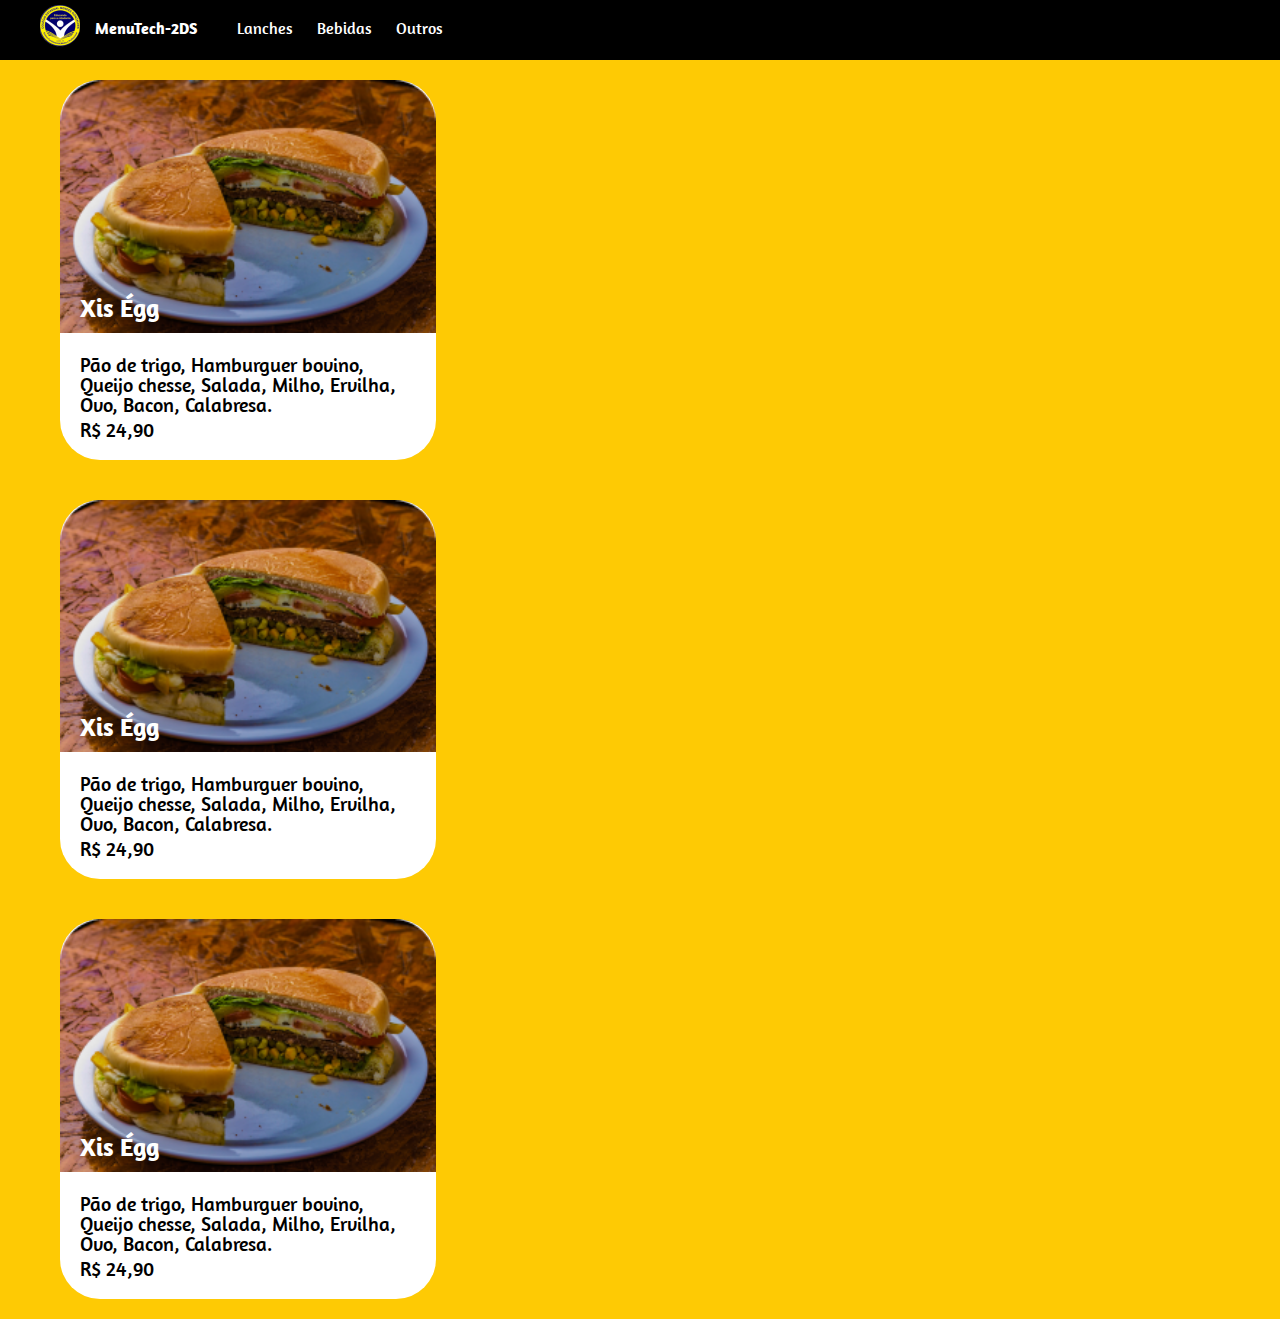
==== index.html @ f5697382 "Add files via upload" ====
<!DOCTYPE html>
<html lang="en">
<head>
    <meta charset="UTF-8">
    <meta name="viewport" content="width=device-width, initial-scale=1.0">
    <title>Document</title>
    <link rel="stylesheet" href="reset.css">
    <link rel="stylesheet" href="style.css">
    
</head>
<body>
    <header>
     <section><div class="logotipo">
            <img src="logotipo.png" alt="" srcset="">
        </div>
        <h1>MenuTech-2DS</h1>
        <ul>
            <li>
                <a href="#lanches">Lanches</a>
            </li>
            <li>
                <a href="#bebidas">Bebidas</a>
            </li>
            
            <li>
                <a href="#outros">Outros</a>
            </li>
        </ul>
    </section>
    </header>
    <main>
        <section>
        <div class="row">
           <div>

            <div class="col item">
                <div class="thumb">
                    <img src="p1.png" alt="">
                    <div class="titulo">Xis Égg</div>
                </div>
                <div class="description">
                    <p>Pão de trigo, Hamburguer bovino, Queijo chesse, Salada, Milho, Ervilha, Ovo, Bacon, Calabresa.
                    <div class="price">
                        R$ 24,90
                    </div>
                        </div>
                    </div>
                    </div>
                    
                
                    
                    <div class="col item">
                        <div class="thumb">
                            <img src="p1.png" alt="">
                            <div class="titulo">Xis Égg</div>
                        </div>
                        <div class="description">
                            <p>Pão de trigo, Hamburguer bovino, Queijo chesse, Salada, Milho, Ervilha, Ovo, Bacon, Calabresa.
                            <div class="price">
                                R$ 24,90
                            </div>
                                </div>
                            </div>
                        </div>
                                
                            <div class="col item">
                                <div class="thumb">
                                    <img src="p1.png" alt="">
                                    <div class="titulo">Xis Égg</div>
                                </div>
                                <div class="description">
                                    <p>Pão de trigo, Hamburguer bovino, Queijo chesse, Salada, Milho, Ervilha, Ovo, Bacon, Calabresa.
                                    <div class="price">
                                        R$ 24,90
                                    </div>
                                        </div>
                                    </div>
                </div>
        </section>
        </main>
</body>
</html>
---- style.css ----
@import url('https://fonts.googleapis.com/css2?family=Amaranth&display=swap');

body{
 font-family: 'Amaranth', sans-serif;
}
header{
    background-color: #000;
    padding: 5px;
}
header ul li a{
    color: #fff;
}
header ul li, header ul, header h1, .logotipo{
    display: inline-block;
}
header h1, header ul, .logotipo{
    color:#fff;
    float: left;
}
header{
    height: 50px;
}
section{
    margin: 0 auto;
    width: 1200px;
}
header h1, header ul{
    padding: 15px;

}

header ul li a{
    text-decoration: none;
    padding: 5px 10px;
}
header ul li a:hover{
    border-bottom: 5px solid #FECA04;
}
main{
    background-color: #FECA04;
}
.item{
    background-color: #fff;
    width: calc(33% - 20px);
    margin: 20px;
    display: inline-block;
    border-radius: 40px;
}
.thumb img{
    width: 100%;
}
.titulo{
    position: absolute;
    margin-top:  -40px;
    margin-left: 20px;
    color: #fff;
    font-size: 25px;
    font-weight: bold;
}
.description{
    line-height:  20px;
    font-size: 20px;
    padding: 20px;
}
.place{
    font-size: 40px;
    line-height: 40px;
    font-weight: bold;
}
.description p {
    height: 65px;
}
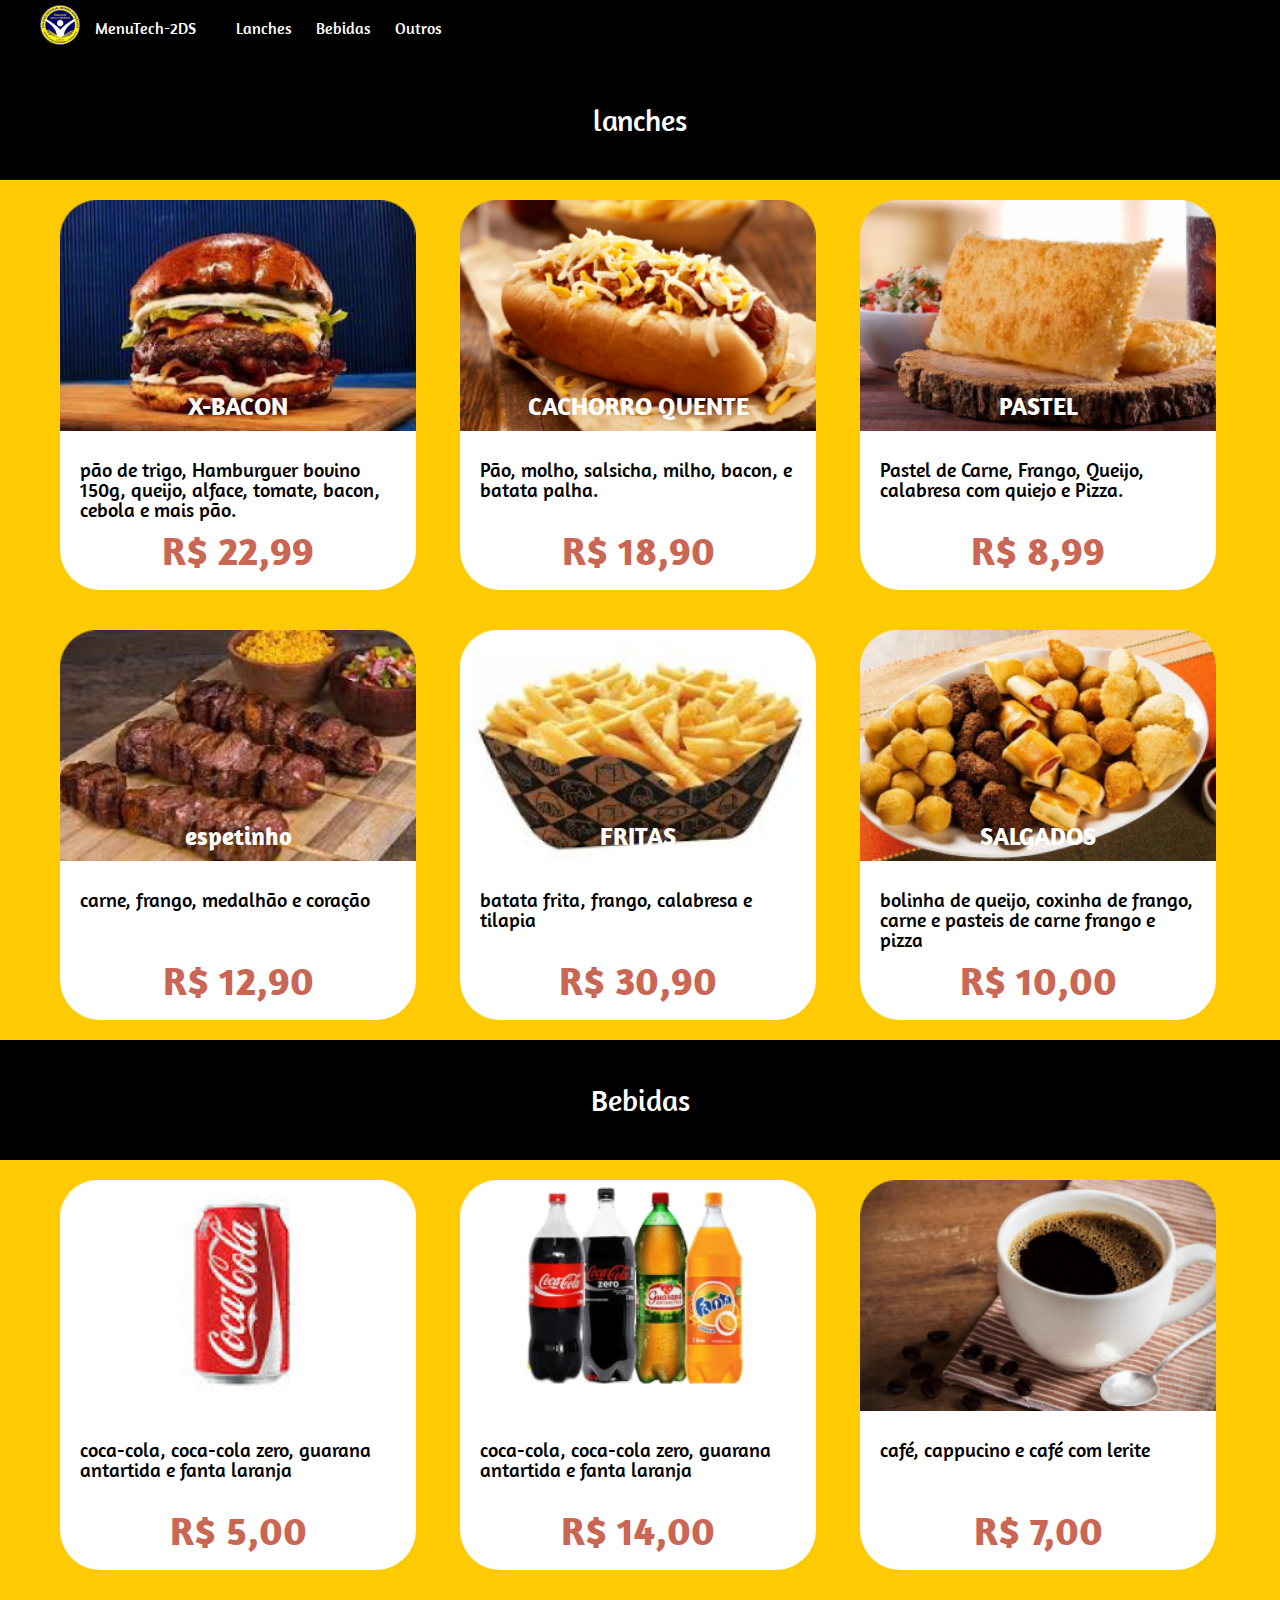
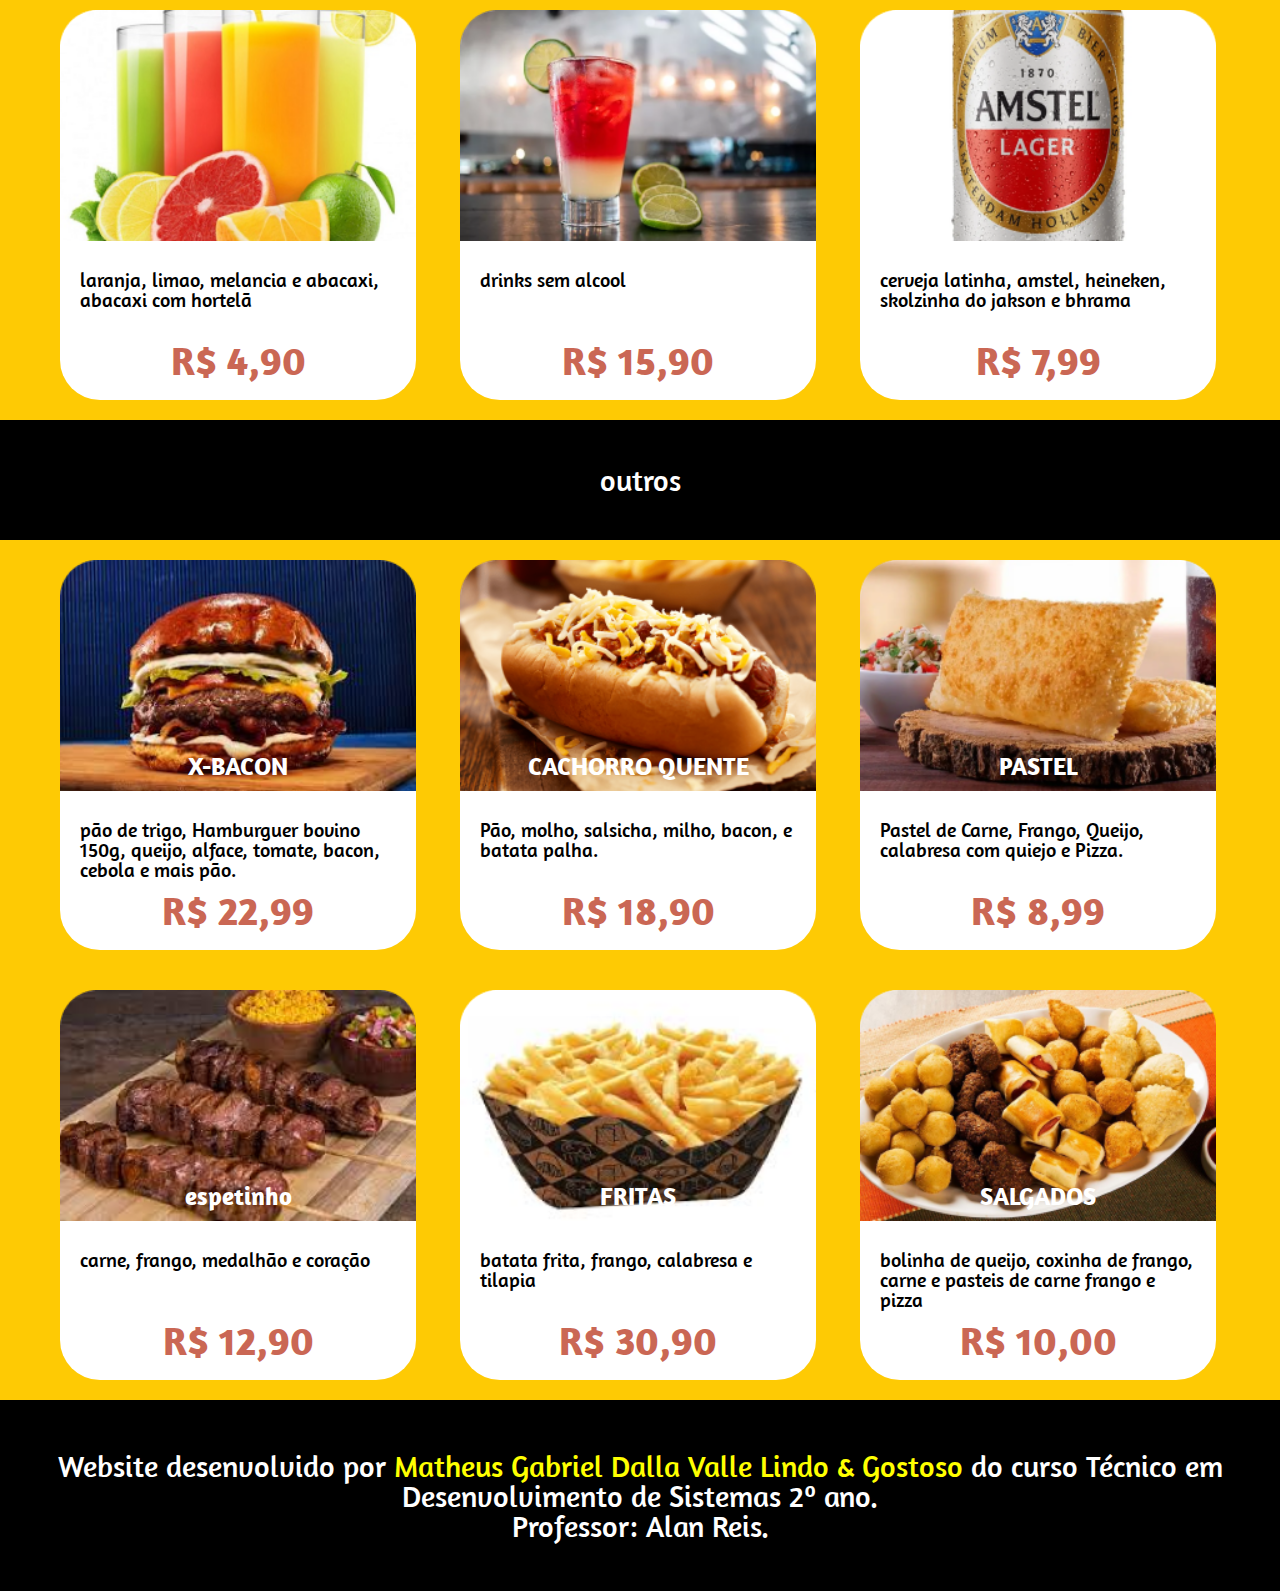
==== commit 0e549ea5: "Add files via upload" ====
--- a/index.html
+++ b/index.html
@@ -1,82 +1,252 @@
 <!DOCTYPE html>
-<html lang="en">
+<html lang="pt-br">
 <head>
     <meta charset="UTF-8">
     <meta name="viewport" content="width=device-width, initial-scale=1.0">
+    <link rel="stylesheet" href="./css/reset.css">
+    <link rel="stylesheet" href="./css/style.css">
+    <link rel="shortcut icon" href="./img/logo-mendes.png" type="image/x-icon">
     <title>Document</title>
-    <link rel="stylesheet" href="reset.css">
-    <link rel="stylesheet" href="style.css">
-    
 </head>
 <body>
     <header>
-     <section><div class="logotipo">
-            <img src="logotipo.png" alt="" srcset="">
-        </div>
-        <h1>MenuTech-2DS</h1>
-        <ul>
-            <li>
-                <a href="#lanches">Lanches</a>
-            </li>
-            <li>
-                <a href="#bebidas">Bebidas</a>
-            </li>
-            
-            <li>
-                <a href="#outros">Outros</a>
-            </li>
-        </ul>
-    </section>
+        <section>
+            <div class="logotipo">
+                <img src="./img/logo-mendes.png" alt="">
+            </div>
+            <h1>MenuTech-2DS</h1>
+            <ul>
+                <li>
+                    <a href="#lanches">Lanches</a>
+                </li>
+                <li>
+                    <a href="#bebidas">Bebidas</a>
+                </li>
+                <li>
+                    <a href="#outros">Outros</a>
+                </li>
+            </ul>
+        </section> 
     </header>
+    <div id="lanches">
+        <h3>lanches</h3>
+    </div>
+
     <main>
         <section>
-        <div class="row">
-           <div>
-
-            <div class="col item">
-                <div class="thumb">
-                    <img src="p1.png" alt="">
-                    <div class="titulo">Xis Égg</div>
-                </div>
-                <div class="description">
-                    <p>Pão de trigo, Hamburguer bovino, Queijo chesse, Salada, Milho, Ervilha, Ovo, Bacon, Calabresa.
-                    <div class="price">
-                        R$ 24,90
-                    </div>
-                        </div>
-                    </div>
-                    </div>
-                    
-                
-                    
-                    <div class="col item">
-                        <div class="thumb">
-                            <img src="p1.png" alt="">
-                            <div class="titulo">Xis Égg</div>
-                        </div>
-                        <div class="description">
-                            <p>Pão de trigo, Hamburguer bovino, Queijo chesse, Salada, Milho, Ervilha, Ovo, Bacon, Calabresa.
-                            <div class="price">
-                                R$ 24,90
-                            </div>
-                                </div>
-                            </div>
-                        </div>
-                                
-                            <div class="col item">
-                                <div class="thumb">
-                                    <img src="p1.png" alt="">
-                                    <div class="titulo">Xis Égg</div>
-                                </div>
-                                <div class="description">
-                                    <p>Pão de trigo, Hamburguer bovino, Queijo chesse, Salada, Milho, Ervilha, Ovo, Bacon, Calabresa.
-                                    <div class="price">
-                                        R$ 24,90
-                                    </div>
-                                        </div>
-                                    </div>
-                </div>
+
+            <div class="row">
+                <div class="col item">
+                    <div class="thumb">
+                        <img src="./img/x-bacon.png" alt="x-bacon">
+                        <div class="titulo">X-BACON</div>
+                    </div>
+                    <div class="description">
+                        <p>pão de trigo, Hamburguer bovino 150g, queijo, alface, tomate, bacon, cebola e mais pão.</p>
+                        <div class="price">R$ 22,99</div>
+                    </div>
+                </div>
+                <div class="col item">
+                    <div class="thumb">
+                        <img src="./img/cachorro-quente.png" alt="x-bacon">
+                        <div class="titulo">CACHORRO QUENTE</div>
+                    </div>
+                    <div class="description">
+                        <p>Pão, molho, salsicha, milho, bacon, e batata palha.</p>
+                        <div class="price">R$ 18,90</div>
+                    </div>
+                </div>
+                <div class="col item">
+                    <div class="thumb">
+                        <img src="./img/Pastel.png" alt="x-bacon">
+                        <div class="titulo">PASTEL</div>
+                    </div>
+                    <div class="description">
+                        <p>Pastel de Carne, Frango, Queijo, calabresa com quiejo e Pizza.</p>
+                        <div class="price">R$ 8,99</div>
+                    </div>
+                </div>
+            </div>
+            <div class="row">
+                <div class="col item">
+                    <div class="thumb">
+                        <img src="./img/espetinho.png" alt="salgado">
+                        <div class="titulo">espetinho</div>
+                    </div>
+                    <div class="description">
+                        <p>carne, frango, medalhão e coração</p>
+                        <div class="price">R$ 12,90</div>
+                    </div>
+                </div>
+                <div class="col item">
+                    <div class="thumb">
+                        <img src="./img/fritas.png" alt="x-bacon">
+                        <div class="titulo">FRITAS</div>
+                    </div>
+                    <div class="description">
+                        <p>batata frita, frango, calabresa e tilapia</p>
+                        <div class="price">R$ 30,90</div>
+                    </div>
+                </div>
+                <div class="col item">
+                    <div class="thumb">
+                        <img src="./img/salgado.png" alt="x-bacon">
+                        <div class="titulo">SALGADOS</div>
+                    </div>
+                    <div class="description">
+                        <p>bolinha de queijo, coxinha de frango, carne e pasteis de carne frango e pizza</p>
+                        <div class="price">R$ 10,00</div>
+                    </div>
+                </div>
+            </div>
         </section>
-        </main>
+    </main>
+
+    <div id="bebidas">
+        <h2>Bebidas</h2>
+    </div>
+
+    <main>
+        <section>
+
+            <div class="row">
+                <div class="col item">
+                    <div class="thumb">
+                        <img src="./img/b1.png" alt="x-bacon">
+                    </div>
+                    <div class="description">
+                        <p>coca-cola, coca-cola zero, guarana antartida e fanta laranja</p>
+                        <div class="price">R$ 5,00</div>
+                    </div>
+                </div>
+                <div class="col item">
+                    <div class="thumb">
+                        <img src="./img/b2.png" alt="x-bacon">
+                    </div>
+                    <div class="description">
+                        <p>coca-cola, coca-cola zero, guarana antartida e fanta laranja</p>
+                        <div class="price">R$ 14,00</div>
+                    </div>
+                </div>
+                <div class="col item">
+                    <div class="thumb">
+                        <img src="./img/b3.png" alt="x-bacon">
+                    </div>
+                    <div class="description">
+                        <p>café, cappucino e café com lerite</p>
+                        <div class="price">R$ 7,00</div>
+                    </div>
+                </div>
+            </div>
+            <div class="row">
+                <div class="col item">
+                    <div class="thumb">
+                        <img src="./img/b4.png" alt="salgado">
+                    </div>
+                    <div class="description">
+                        <p>laranja, limao, melancia e abacaxi, abacaxi com hortelã</p>
+                        <div class="price">R$ 4,90</div>
+                    </div>
+                </div>
+                <div class="col item">
+                    <div class="thumb">
+                        <img src="./img/b5.png" alt="x-bacon">
+                    </div>
+                    <div class="description">
+                        <p>drinks sem alcool</p>
+                        <div class="price">R$ 15,90</div>
+                    </div>
+                </div>
+                <div class="col item">
+                    <div class="thumb">
+                        <img src="./img/b6.png" alt="x-bacon">
+                    </div>
+                    <div class="description">
+                        <p>cerveja latinha, amstel, heineken, skolzinha do jakson e bhrama</p>
+                        <div class="price">R$ 7,99</div>
+                    </div>
+                </div>
+            </div>
+        </section>
+    </main>
+
+    <div id="outros">
+        <h3>outros</h3>
+    </div>
+
+    <main>
+        <section>
+
+            <div class="row">
+                <div class="col item">
+                    <div class="thumb">
+                        <img src="./img/x-bacon.png" alt="x-bacon">
+                        <div class="titulo">X-BACON</div>
+                    </div>
+                    <div class="description">
+                        <p>pão de trigo, Hamburguer bovino 150g, queijo, alface, tomate, bacon, cebola e mais pão.</p>
+                        <div class="price">R$ 22,99</div>
+                    </div>
+                </div>
+                <div class="col item">
+                    <div class="thumb">
+                        <img src="./img/cachorro-quente.png" alt="x-bacon">
+                        <div class="titulo">CACHORRO QUENTE</div>
+                    </div>
+                    <div class="description">
+                        <p>Pão, molho, salsicha, milho, bacon, e batata palha.</p>
+                        <div class="price">R$ 18,90</div>
+                    </div>
+                </div>
+                <div class="col item">
+                    <div class="thumb">
+                        <img src="./img/Pastel.png" alt="x-bacon">
+                        <div class="titulo">PASTEL</div>
+                    </div>
+                    <div class="description">
+                        <p>Pastel de Carne, Frango, Queijo, calabresa com quiejo e Pizza.</p>
+                        <div class="price">R$ 8,99</div>
+                    </div>
+                </div>
+            </div>
+            <div class="row">
+                <div class="col item">
+                    <div class="thumb">
+                        <img src="./img/espetinho.png" alt="salgado">
+                        <div class="titulo">espetinho</div>
+                    </div>
+                    <div class="description">
+                        <p>carne, frango, medalhão e coração</p>
+                        <div class="price">R$ 12,90</div>
+                    </div>
+                </div>
+                <div class="col item">
+                    <div class="thumb">
+                        <img src="./img/fritas.png" alt="x-bacon">
+                        <div class="titulo">FRITAS</div>
+                    </div>
+                    <div class="description">
+                        <p>batata frita, frango, calabresa e tilapia</p>
+                        <div class="price">R$ 30,90</div>
+                    </div>
+                </div>
+                <div class="col item">
+                    <div class="thumb">
+                        <img src="./img/salgado.png" alt="x-bacon">
+                        <div class="titulo">SALGADOS</div>
+                    </div>
+                    <div class="description">
+                        <p>bolinha de queijo, coxinha de frango, carne e pasteis de carne frango e pizza</p>
+                        <div class="price">R$ 10,00</div>
+                    </div>
+                </div>
+            </div>
+        </section>
+    </main>
+
+    <footer id="rodape">
+        <p>Website desenvolvido por <b>Matheus Gabriel Dalla Valle Lindo & Gostoso</b> do curso Técnico em Desenvolvimento de Sistemas 2º ano.</p>
+        <p>Professor: Alan Reis.</p>
+    </footer>
 </body>
 </html>--- a/css/style.css
+++ b/css/style.css
@@ -0,0 +1,133 @@
+@import url('https://fonts.googleapis.com/css2?family=Amaranth&display=swap');
+
+
+body{
+    background-color: #feca04;
+    font-family: 'Amaranth', sans-serif;
+}
+header{
+    background-color: #000;
+    padding: 5px;
+    height: 50px;
+}
+
+header ul li{
+    list-style: none;
+}
+
+header ul li a{
+    text-decoration: none;
+    color: #fff;
+    padding: 5px 10px;
+}
+
+header ul li, header ul, header h1, .logotipo{
+    display: inline-block;
+}
+
+header h1, header ul, .logotipo{
+    color: #fff;
+    float: left;
+}
+
+section{
+    margin: 0 auto;
+    width: 1200px;
+}
+
+header h1, header ul{
+    padding: 15px;
+}
+
+header ul li a:hover{
+    border-bottom: 5px solid #feca04;
+}
+
+.item{
+    background-color: #fff;
+    width: calc(33% - 40px);
+    margin: 20px;
+    display: inline-block;
+    border-radius: 40px;
+}
+
+.thumb img{
+    width: 100%;
+}
+
+.titulo{
+    margin-top: -40px;
+    color: #fff;
+    font-size: 25px;
+    font-weight: bold;
+    display: flex;
+    justify-content: center;
+}
+
+.description{
+    line-height: 20px;
+    font-size: 20px;
+    padding: 20px;
+}
+
+.price{
+    font-size: 40px;
+    line-height: 40px;
+    font-weight: bold;
+    color: #ca6754;
+    text-align: center;
+}
+
+.description p{
+    height: 70px;
+}
+
+.thumb{
+    height: 240px;
+    overflow: hidden;
+}
+
+#bebidas, #lanches, #outros, #rodape{
+    background-color: #000;
+    color: #fff;
+    text-align: center;
+    font-size: 30px;
+    padding: 45px;
+}
+
+footer{
+    color: #fff;
+    background-color: #000;
+    display: flex;
+    justify-content: center;
+    flex-direction: column;
+    align-items: center;
+    height: 101px;
+}
+footer b{
+    color: rgb(255, 255, 0);
+}
+
+
+@media ( max-width: 980px ) {
+    header{
+        width: 90%;
+        padding: 5%;
+    }
+
+    header ul, header h1{
+        float: none;
+        display: block;
+    }
+    section{
+        width: 100%;
+    }
+
+    .item{
+        width: calc(100% - 40px);
+    }
+
+    .logotipo{
+        margin-right: 20px;
+    }
+}
